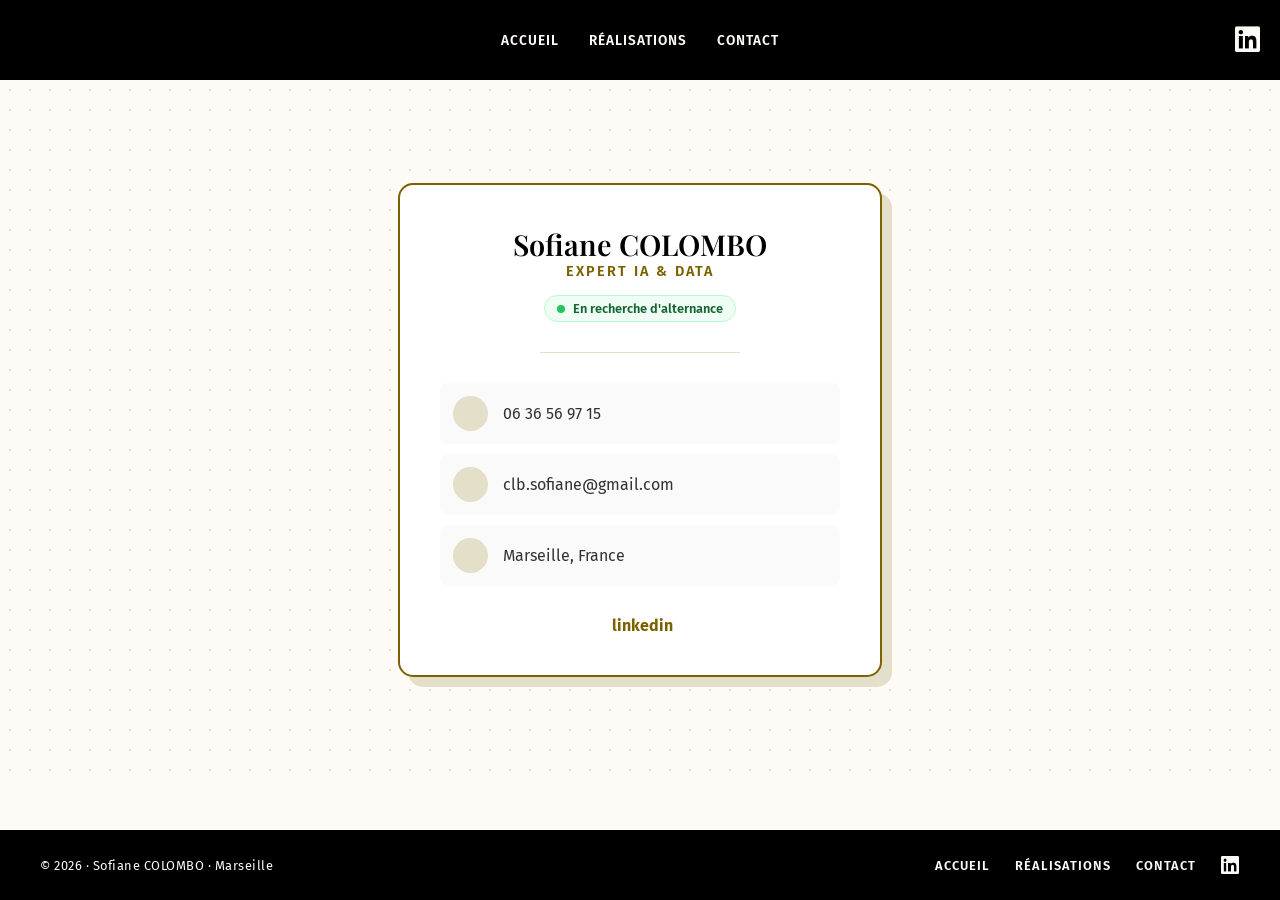
==== page_contact.html @ 29d4edf9 "Clone portfolio" ====
<!DOCTYPE html>
<html lang="fr">
<head>
    <meta charset="UTF-8">
    <meta name="viewport" content="width=device-width, initial-scale=1.0">
    <meta name="description" content="Contactez Sofiane COLOMBO - Expert IA & Data">
    <title>Contact - S. COLOMBO</title>
    
    <link rel="stylesheet" href="./style.css"/>
    
   <link rel="preconnect" href="https://fonts.googleapis.com">
<link rel="preconnect" href="https://fonts.gstatic.com" crossorigin>
<link href="https://fonts.googleapis.com/css2?family=Fira+Sans:wght@300;400;600&family=Playfair+Display:ital,wght@0,400;0,600;0,700;0,800;1,400&display=swap" rel="stylesheet">

    <link rel='stylesheet' href='https://cdn-uicons.flaticon.com/2.1.0/uicons-regular-rounded/css/uicons-regular-rounded.css'>
<link rel='stylesheet' href='https://cdn-uicons.flaticon.com/2.1.0/uicons-brands/css/uicons-brands.css'>
<link rel='stylesheet' href='https://cdn-uicons.flaticon.com/2.1.0/uicons-solid-straight/css/uicons-solid-straight.css'>
<link rel='stylesheet' href='https://cdn-uicons.flaticon.com/2.1.0/uicons-thin-rounded/css/uicons-thin-rounded.css'>
<link rel="stylesheet" href="https://cdnjs.cloudflare.com/ajax/libs/font-awesome/6.5.0/css/all.min.css">
    
</head>

<body class="contact-page-body">
    
    <header>
        
         <nav>
            <a href="./index.html">Accueil</a>
            <a href="./realisations.html">Réalisations</a>
            <a href="./page_contact.html">Contact</a>
        </nav>
         
        <a href="https://www.linkedin.com/in/sofiane-colombo-744582396/" target="_blank" class="linkedin-icon">
            <i class="fa-brands fa-linkedin"></i>
        </a>
    
        
    </header>

    <main class="contact-main">
        
        <div class="business-card">
            
            <div class="card-header">
                <h3>Sofiane COLOMBO</h3>
                <span class="job-title">Expert IA & Data</span>
                <div class="status-badge">
                    <span class="dot"></span> En recherche d'alternance
                </div>
            </div>

            <hr class="divider">

            <div class="card-body">
                <a href="tel:+33636569715" class="contact-row">
                    <div class="icon-box">
                        <i class="fi fi-ss-smartphone"></i>
                    </div>
                    <span>06 36 56 97 15</span>
                </a>

                <a href="mailto:clb.sofiane@gmail.com" class="contact-row">
                    <div class="icon-box">
                        <i class="fi fi-ss-envelope"></i>
                    </div>
                    <span>clb.sofiane@gmail.com</span>
                </a>

                <div class="contact-row static">
                    <div class="icon-box">
                        <i class="fi fi-ss-map-marker"></i>
                    </div>
                    <span>Marseille, France</span>
                </div>
            </div>

            <div class="card-footer">
                <a href="https://www.linkedin.com/in/sofiane-colombo-744582396/" target="_blank">
                    <i class="fi fi-brands-linkedin"></i> linkedin
                </a>
            </div>

        </div>

    </main>

    <footer>
        <p>© 2026 · Sofiane COLOMBO · Marseille</p>
        <div class="footer-links">
            <a href="./index.html">Accueil</a>
            <a href="./realisations.html">Réalisations</a>
            <a href="./page_contact.html">Contact</a>
            <a href="https://www.linkedin.com/in/ton-profil" target="_blank">
                <i class="fa-brands fa-linkedin"></i>
            </a>
        </div>
    </footer>

</body>
</html>
---- style.css ----
body {
    margin: 0;
    padding: 0;
    font-family: "Fira Sans", sans-serif; 
    background-color: #FEFAF6; 
    color: #333;
}


h1, h2, h3 {
    font-family: "Playfair Display", serif; 
    font-weight: 600;
}

header {
    font-size: 1rem;
}

header, footer {
    align-items: center;
    padding: 0 20px; 
    background-color: #000000;
    color: #FEFAF6;
}

header {
    display: flex;
    justify-content: center;
    align-items: center;
    height: 80px !important;
    padding: 0 20px;
    position: relative;
    min-height: 80px !important;
}

header .linkedin-icon {
    position: absolute;
    right: 20px;
    justify-self: end;
    font-size: 1.8rem !important;
}

header h2 {
    margin: 0;
    justify-self: start;
}

header nav {
    justify-self: center;
}

header h2 {
    margin: 0; 
}

header nav {
    display: flex;
    gap: 30px;
    
}

header nav a {
    font-family: "Fira Sans", sans-serif;
    font-size: 0.85rem !important;
    font-weight: 600;
    letter-spacing: 1px;
    text-transform: uppercase;
    text-decoration: none;
    color: #FEFAF6;
    transition: color 0.3s ease;
}

header nav a:hover {
    color: #7A6200;
}

footer {
    display: flex;
    justify-content: space-between;
    align-items: center;
    height: 70px;
    padding: 0 40px;
    margin-top: 50px;
    background-color: #000000;
    color: #FEFAF6;
    font-family: "Fira Sans", sans-serif;
    font-size: 0.8rem;
    letter-spacing: 0.5px;
}

.footer-links {
    display: flex;
    align-items: center;
    gap: 25px;
}

.footer-links a {
    text-decoration: none;
    color: #FEFAF6;
    font-size: 0.8rem;
    font-weight: 600;
    letter-spacing: 1px;
    text-transform: uppercase;
    transition: color 0.3s ease;
}

.footer-links a:hover {
    color: #7A6200;
}

.footer-links i {
    font-size: 1.3rem;
}


#background-main-title {
    display: flex;
    width: 100%;
    height: 500px; 
    
    
    background-image: url('./asset/Gemini_Generated_Image_o44zs4o44zs4o44z.png');
    background-size: cover;
    background-position: center;
    
  
    justify-content: center;
    align-items: center;
    
    border-bottom: 5px solid #7A6200; 
}

#main-title {
    
    color: #000; 
    text-align: center;
    padding: 20px;
    background-color: rgba(254, 250, 246, 0.8); 
    border-radius: 10px;
    max-width: 80%; 
    font-size: 2rem;
}


#hero_cta {
    display: flex;
    justify-content: center; 
    gap: 40px; 
    align-items: flex-start;
    margin-top: -40px; 
    position: relative; 
    flex-wrap: wrap;
    padding-bottom: 40px; 
}

.cta-container {
    display: flex;
    flex-direction: column; 
    align-items: center;    
    gap: 15px;              
    margin: 0 10px;         
    width: 120px;           
}


.cta-label {
    font-family: "Fira Sans", sans-serif;
    font-weight: 600;      
    font-size: 0.85rem;
    color: #333;           
    text-align: center;
    text-transform: uppercase; 
    letter-spacing: 1px;
    
    
    transition: color 0.3s ease;
}


.cta-container:hover .cta-label {
    color: #7A6200; 
}

.cta {
    background-color: #E3DFC9;
    width: 100px;  
    height: 100px;
    border-radius: 15px;
    display: flex;
    justify-content: center;
    align-items: center;
    text-decoration: none; 
    border: 2px solid #7A6200;
    
    
    transition: transform 0.3s ease, box-shadow 0.3s ease;
}


.cta i {
    font-size: 2.5rem; 
    color: #7A6200;
    margin: 0; 
}

.cta:hover {
    transform: translateY(-5px);
    background-color: #FEFAF6;
    box-shadow: 6px 6px 0px #7A6200; 
}

body > header {
    height: 80px !important;
    min-height: 80px !important;
    display: flex !important;
    justify-content: center !important;
    align-items: center !important;
    position: relative !important;
}

header a {
    text-decoration: none;
}
header i {
    color: #FEFAF6; 
    font-size: 1.8rem !important;
    transition: color 0.3s;
}
header i:hover {
    color: #7A6200; 
}

#presentation {
    background-color: #FEFAF6;
    padding: 80px 20px;
}

.presentation-container {
    max-width: 900px;
    margin: 0 auto;
    font-family: 'Fira Sans', sans-serif;
    color: #1a1a1a;
}

#presentation h2 {
    font-family: 'Playfair Display', serif;
    font-size: 2.2rem;
    margin-bottom: 30px;
}

#presentation p {
    line-height: 1.7;
    margin-bottom: 18px;
    font-size: 1rem;
}


.contact-page-body {
    min-height: 100vh;
    display: flex;
    flex-direction: column;
}

.contact-main {
    flex: 1; 
    display: flex;
    justify-content: center;
    align-items: center;
    padding: 20px;
    background-color: #FEFAF6;
    background-image: radial-gradient(#E3DFC9 1px, transparent 1px);
    background-size: 20px 20px; 
}


.business-card {
    background-color: #FFFFFF;
    width: 100%;
    max-width: 400px; 
    padding: 40px;
    border: 2px solid #7A6200;
    border-radius: 15px; 
    box-shadow: 10px 10px 0px #E3DFC9; 
    text-align: center;
    position: relative;
}

.card-header h3 {
    margin: 0;
    font-size: 1.8rem;
    color: #000;
}

.job-title {
    font-family: "Fira Sans", sans-serif;
    text-transform: uppercase;
    letter-spacing: 2px;
    color: #7A6200;
    font-weight: 600;
    font-size: 0.9rem;
    display: block;
    margin-bottom: 15px;
}


.status-badge {
    display: inline-flex;
    align-items: center;
    gap: 8px;
    background-color: #f0fdf4; 
    color: #166534; 
    padding: 5px 12px;
    border-radius: 20px;
    font-size: 0.8rem;
    font-weight: 600;
    border: 1px solid #bbf7d0;
}

.dot {
    height: 8px;
    width: 8px;
    background-color: #22c55e;
    border-radius: 50%;
    display: inline-block;
}


.divider {
    border: 0;
    height: 1px;
    background: #E3DFC9;
    margin: 30px 0;
    width: 50%;
    margin-left: auto;
    margin-right: auto;
}


.contact-row {
    display: flex;
    align-items: center;
    justify-content: flex-start; 
    gap: 15px;
    padding: 12px;
    margin-bottom: 10px;
    text-decoration: none;
    color: #333;
    background-color: #FAFAFA;
    border-radius: 8px;
    transition: all 0.3s ease;
    border: 1px solid transparent;
}


.contact-row:not(.static):hover {
    background-color: #FEFAF6;
    border-color: #7A6200;
    transform: translateX(5px); 
}

.icon-box {
    width: 35px;
    height: 35px;
    background-color: #E3DFC9;
    color: #7A6200;
    border-radius: 50%;
    display: flex;
    justify-content: center;
    align-items: center;
}

.icon-box i {
    font-size: 1rem; 
    margin: 0;
}



.card-footer {
    margin-top: 30px;
}
.card-footer a {
    color: #7A6200;
    text-decoration: none;
    font-weight: bold;
    display: flex;
    justify-content: center;
    align-items: center;
    gap: 5px;
}
.card-footer i {
    font-size: 1.2rem;
    margin: 0;
}


:root {
  --olive:       #7A6200;
  --olive-light: #E3DFC9;
  --ivory:       #FEFAF6;
  --black:       #000000;
  --text:        #333;
  --granite:     #7c7c7c;
}


#real-intro {
  text-align: center;
  padding: 70px 20px 50px;
  max-width: 760px;
  margin: 0 auto;
}

#real-intro .eyebrow {
  display: inline-block;
  font-family: "Fira Sans", sans-serif;
  font-size: 0.75rem;
  font-weight: 600;
  letter-spacing: 0.25em;
  text-transform: uppercase;
  color: var(--olive);
  margin-bottom: 1rem;
}

#real-intro h1 {
  font-family: "Playfair Display", serif;
  font-size: clamp(1.9rem, 4vw, 3rem);
  font-weight: 700;
  color: var(--black);
  line-height: 1.2;
  margin: 0 0 1.4rem;
}

#real-intro .intro-text {
  font-family: "Fira Sans", sans-serif;
  font-size: 1rem;
  line-height: 1.75;
  color: #555;
  margin: 0 auto;
}

.intro-divider {
  width: 48px;
  height: 3px;
  background-color: var(--olive);
  margin: 2rem auto 0;
  border-radius: 2px;
}


#real-projects {
  max-width: 1100px;
  margin: 0 auto;
  padding: 20px 20px 60px;
  display: flex;
  flex-direction: column;
  gap: 30px;
}


.real-block {
  display: grid;
  grid-template-columns: 1fr 1fr;
  border: 2px solid var(--olive);
  border-radius: 15px;
  overflow: hidden;
  background-color: var(--ivory);
  max-height: 680px;

  
  opacity: 0;
  transform: translateY(30px);
  transition: opacity 0.6s ease, transform 0.6s ease;
}

.real-block.visible {
  opacity: 1;
  transform: translateY(0);
}


.real-block--alt .real-media  { order: 2; }
.real-block--alt .real-content { order: 1; }


.real-media {
  position: relative;
  overflow: hidden;
  background-color:#000000;
  min-height: 340px;
  max-height: 650px;
}

.real-media img {
  width: 100%;
  height: 100%;
  object-fit:contain;
  display: block;
  transition: transform 0.5s ease;
}
.real-media video {
  width: 100%;
  height: 100%;
  object-fit:cover;
  object-position: center top;
  display: block;
  transition: transform 0.5s ease;
}

.real-block:hover .real-media img,
.real-block:hover .real-media video {
  transform: scale(1.04);
}


.real-media--iframe {
  padding: 0;
}
.real-media--iframe iframe {
  position: absolute;
  top: 0; left: 0;
  width: 100%;
  height: 100%;
  border: 0;
}


.media-placeholder {
  width: 100%;
  height: 100%;
  min-height: 340px;
  display: flex;
  flex-direction: column;
  align-items: center;
  justify-content: center;
  gap: 10px;
  color: var(--olive);
  background-color: var(--olive-light);
}

.media-placeholder i {
  font-size: 2.5rem;
  opacity: 0.5;
}

.media-placeholder span {
  font-family: "Fira Sans", sans-serif;
  font-size: 0.72rem;
  letter-spacing: 0.1em;
  text-transform: uppercase;
  opacity: 0.6;
}


.media-badge {
  position: absolute;
  top: 14px;
  left: 14px;
  background-color: var(--black);
  color: var(--ivory);
  font-family: "Fira Sans", sans-serif;
  font-size: 0.65rem;
  font-weight: 600;
  letter-spacing: 0.15em;
  text-transform: uppercase;
  padding: 4px 10px;
  border-radius: 4px;
}


.real-content {
  padding: clamp(1.8rem, 4vw, 3rem);
  background-color: var(--black);
  color: var(--ivory);
  display: flex;
  flex-direction: column;
  justify-content: center;
  gap: 0;
}


.real-content--light {
  background-color: var(--ivory);
  color: var(--text);
}

.real-tag {
  font-family: "Fira Sans", sans-serif;
  font-size: 0.72rem;
  font-weight: 600;
  letter-spacing: 0.15em;
  text-transform: uppercase;
  color: var(--olive);
  margin-bottom: 0.9rem;
  display: flex;
  align-items: center;
  gap: 6px;
}

.real-content h2 {
  font-family: "Playfair Display", serif;
  font-size: clamp(1.4rem, 2.5vw, 1.9rem);
  font-weight: 700;
  line-height: 1.2;
  margin: 0 0 1.1rem;
  color: inherit;
}

.real-content p {
  font-family: "Fira Sans", sans-serif;
  font-size: 0.95rem;
  line-height: 1.75;
  margin-bottom: 0.9rem;
}

.real-content--light p  { color: #555; }
.real-content:not(.real-content--light) p { color: #ccc; }


.real-skills {
  display: flex;
  flex-wrap: wrap;
  gap: 8px;
  margin: 0.6rem 0 1.4rem;
}

.real-skills span {
  font-family: "Fira Sans", sans-serif;
  font-size: 0.68rem;
  font-weight: 600;
  letter-spacing: 0.1em;
  text-transform: uppercase;
  padding: 4px 10px;
  border: 1px solid var(--olive);
  color: var(--olive);
  border-radius: 4px;
  background-color: transparent;
}


.real-skills--dark span {
  border-color: var(--olive);
  color: var(--olive);
}


.real-link {
  display: inline-flex;
  align-items: center;
  gap: 8px;
  font-family: "Fira Sans", sans-serif;
  font-size: 0.8rem;
  font-weight: 600;
  letter-spacing: 0.15em;
  text-transform: uppercase;
  text-decoration: none;
  color: var(--olive);
  transition: gap 0.2s ease;
  align-self: flex-start;
}

.real-link:hover { gap: 14px; }


@media (max-width: 768px) {
  .real-block,
  .real-block--alt {
    grid-template-columns: 1fr;
  }

  
  .real-block--alt .real-media  { order: 1; }
  .real-block--alt .real-content { order: 2; }
}

@media (max-width: 768px) {
  .real-block,
  .real-block--alt {
    grid-template-columns: 1fr;
    max-height: none;       /* ← supprime la limite de hauteur */
    overflow: visible;      /* ← ne coupe plus le contenu */
  }

  /* Hauteur réduite pour la partie média sur mobile */
  .real-media {
    min-height: 220px;
    max-height: 280px;
  }

  /* Padding réduit sur mobile pour économiser de l'espace */
  .real-content {
    padding: 1.5rem;
  }

  /* La partie texte peut s'agrandir librement */
  .real-block--alt .real-media  { order: 1; }
  .real-block--alt .real-content { order: 2; }
}
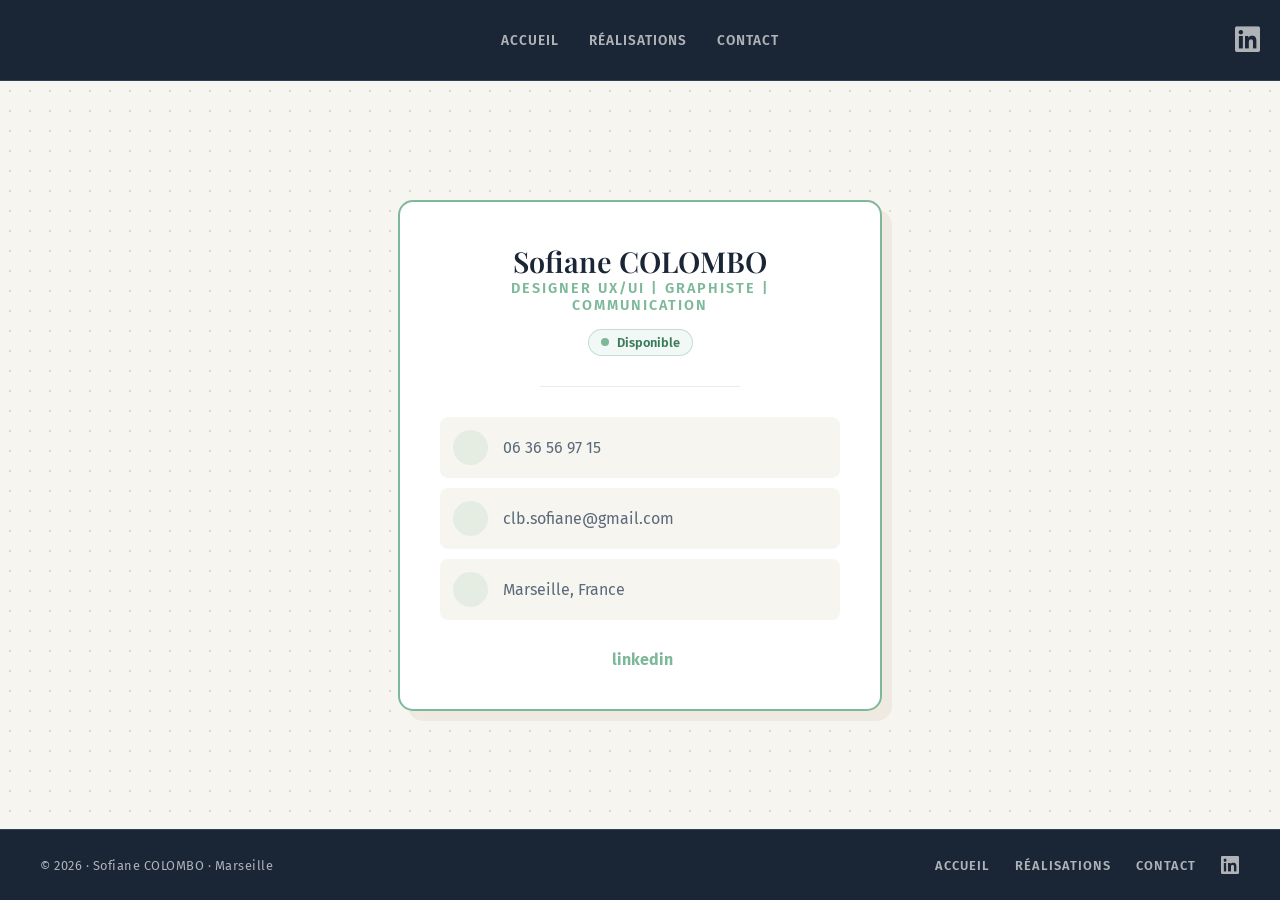
==== commit 1fdcfa8b: "Portfolio recherche emploi" ====
--- a/page_contact.html
+++ b/page_contact.html
@@ -43,9 +43,9 @@
             
             <div class="card-header">
                 <h3>Sofiane COLOMBO</h3>
-                <span class="job-title">Expert IA & Data</span>
+                <span class="job-title">Designer UX/UI | Graphiste | Communication</span>
                 <div class="status-badge">
-                    <span class="dot"></span> En recherche d'alternance
+                    <span class="dot"></span> Disponible
                 </div>
             </div>
 
--- a/style.css
+++ b/style.css
@@ -1,88 +1,105 @@
+/* =============================================
+   VARIABLES — Palette Ardoise + Sauge + Ivoire
+   ============================================= */
+:root {
+  --ardoise:      #1A2535;   /* header, footer */
+  --ardoise-mid:  #243345;   /* hover header */
+  --ardoise-light:#2E3F55;   /* séparateurs */
+  --sauge:        #7EB89A;   /* accent principal */
+  --sauge-light:  #A8D4BC;   /* accent hover */
+  --sauge-dim:    rgba(126, 184, 154, 0.15); /* fond tags */
+  --blanc:        #FFFFFF;
+  --ivoire:       #F7F5F0;   /* fond pages */
+  --ivoire-mid:   #EEEAE2;   /* fond cartes, sections */
+  --texte:        #1A2535;   /* texte principal sur fond clair */
+  --texte-muted:  #5A6A7A;   /* texte secondaire */
+  --texte-light:  rgba(255,255,255,0.65); /* texte sur fond sombre */
+}
+
+/* =============================================
+   BASE
+   ============================================= */
 body {
     margin: 0;
     padding: 0;
-    font-family: "Fira Sans", sans-serif; 
-    background-color: #FEFAF6; 
-    color: #333;
-}
-
+    font-family: "Fira Sans", sans-serif;
+    background-color: var(--ivoire);
+    color: var(--texte);
+}
 
 h1, h2, h3 {
-    font-family: "Playfair Display", serif; 
-    font-weight: 600;
-}
-
+    font-family: "Playfair Display", serif;
+    font-weight: 600;
+}
+
+/* =============================================
+   HEADER — inchangé
+   ============================================= */
 header {
-    font-size: 1rem;
-}
-
-header, footer {
-    align-items: center;
-    padding: 0 20px; 
-    background-color: #000000;
-    color: #FEFAF6;
-}
-
-header {
-    display: flex;
-    justify-content: center;
-    align-items: center;
-    height: 80px !important;
+    display: flex;
+    justify-content: center;
+    align-items: center;
+    height: 80px;
     padding: 0 20px;
     position: relative;
-    min-height: 80px !important;
+    background-color: var(--ardoise);
+    border-bottom: 1px solid var(--ardoise-light);
+    font-size: 1rem;
 }
 
 header .linkedin-icon {
     position: absolute;
     right: 20px;
-    justify-self: end;
-    font-size: 1.8rem !important;
-}
-
-header h2 {
-    margin: 0;
-    justify-self: start;
+    font-size: 1.8rem;
 }
 
 header nav {
-    justify-self: center;
-}
-
-header h2 {
-    margin: 0; 
-}
-
-header nav {
     display: flex;
     gap: 30px;
-    
 }
 
 header nav a {
     font-family: "Fira Sans", sans-serif;
-    font-size: 0.85rem !important;
+    font-size: 0.85rem;
     font-weight: 600;
     letter-spacing: 1px;
     text-transform: uppercase;
     text-decoration: none;
-    color: #FEFAF6;
+    color: var(--texte-light);
     transition: color 0.3s ease;
 }
 
 header nav a:hover {
-    color: #7A6200;
-}
-
+    color: var(--sauge);
+}
+
+header a {
+    text-decoration: none;
+}
+
+header i {
+    color: var(--texte-light);
+    font-size: 1.8rem;
+    transition: color 0.3s;
+}
+
+header i:hover {
+    color: var(--sauge);
+}
+
+/* =============================================
+   FOOTER — inchangé
+   ============================================= */
 footer {
     display: flex;
     justify-content: space-between;
     align-items: center;
     height: 70px;
     padding: 0 40px;
-    margin-top: 50px;
-    background-color: #000000;
-    color: #FEFAF6;
+    margin-top: 0;
+    background-color: var(--ardoise);
+    border-top: 1px solid var(--ardoise-light);
+    color: var(--texte-light);
     font-family: "Fira Sans", sans-serif;
     font-size: 0.8rem;
     letter-spacing: 0.5px;
@@ -96,7 +113,7 @@
 
 .footer-links a {
     text-decoration: none;
-    color: #FEFAF6;
+    color: var(--texte-light);
     font-size: 0.8rem;
     font-weight: 600;
     letter-spacing: 1px;
@@ -105,156 +122,188 @@
 }
 
 .footer-links a:hover {
-    color: #7A6200;
+    color: var(--sauge);
 }
 
 .footer-links i {
     font-size: 1.3rem;
 }
 
-
+/* =============================================
+   HERO — TITRE PRINCIPAL
+   ============================================= */
 #background-main-title {
     display: flex;
     width: 100%;
-    height: 500px; 
-    
-    
-    background-image: url('./asset/Gemini_Generated_Image_o44zs4o44zs4o44z.png');
+    height: 500px;
+    background-image: url('./asset/hero-background-v2.png');
     background-size: cover;
     background-position: center;
-    
-  
-    justify-content: center;
-    align-items: center;
-    
-    border-bottom: 5px solid #7A6200; 
+    justify-content: center;
+    align-items: center;
+    border-bottom: 4px solid var(--sauge);
+    position: relative;
+    overflow: visible;
 }
 
 #main-title {
-    
-    color: #000; 
+    position: relative;
+    z-index: 1;
+    color: var(--blanc);
     text-align: center;
-    padding: 20px;
-    background-color: rgba(254, 250, 246, 0.8); 
-    border-radius: 10px;
-    max-width: 80%; 
+    padding: 28px 40px;
+    background-color: rgba(26, 37, 53, 0.75);
+    border: 1px solid rgba(126, 184, 154, 0.4);
+    border-radius: 12px;
+    max-width: 80%;
     font-size: 2rem;
-}
-
-
+    backdrop-filter: blur(4px);
+}
+
+#main-title span {
+    color: var(--sauge);
+}
+
+/* =============================================
+   CTA BUTTONS
+   ============================================= */
 #hero_cta {
     display: flex;
-    justify-content: center; 
-    gap: 40px; 
+    justify-content: center;
+    gap: 40px;
     align-items: flex-start;
-    margin-top: -40px; 
-    position: relative; 
+    margin-top: -60px;
+    position: relative;
+    z-index: 10;
     flex-wrap: wrap;
-    padding-bottom: 40px; 
+    padding-bottom: 40px;
+    background-color: transparent;
 }
 
 .cta-container {
     display: flex;
-    flex-direction: column; 
-    align-items: center;    
-    gap: 15px;              
-    margin: 0 10px;         
-    width: 120px;           
-}
-
+    flex-direction: column;
+    align-items: center;
+    gap: 15px;
+    margin: 0 10px;
+    width: 120px;
+}
 
 .cta-label {
     font-family: "Fira Sans", sans-serif;
-    font-weight: 600;      
+    font-weight: 600;
     font-size: 0.85rem;
-    color: #333;           
+    color: var(--texte-muted);
     text-align: center;
-    text-transform: uppercase; 
+    text-transform: uppercase;
     letter-spacing: 1px;
-    
-    
     transition: color 0.3s ease;
 }
 
-
 .cta-container:hover .cta-label {
-    color: #7A6200; 
+    color: var(--sauge);
 }
 
 .cta {
-    background-color: #E3DFC9;
-    width: 100px;  
+    background-color: var(--blanc);
+    width: 100px;
     height: 100px;
     border-radius: 15px;
     display: flex;
     justify-content: center;
     align-items: center;
-    text-decoration: none; 
-    border: 2px solid #7A6200;
-    
-    
-    transition: transform 0.3s ease, box-shadow 0.3s ease;
+    text-decoration: none;
+    border: 2px solid var(--sauge);
+    transition: transform 0.3s ease, box-shadow 0.3s ease, background-color 0.3s ease;
+    box-shadow: 0 4px 20px rgba(0,0,0,0.15);
 }
 
 
 .cta i {
-    font-size: 2.5rem; 
-    color: #7A6200;
-    margin: 0; 
+    font-size: 2.5rem;
+    color: var(--sauge);
+    margin: 0;
 }
 
 .cta:hover {
     transform: translateY(-5px);
-    background-color: #FEFAF6;
-    box-shadow: 6px 6px 0px #7A6200; 
-}
-
-body > header {
-    height: 80px !important;
-    min-height: 80px !important;
-    display: flex !important;
-    justify-content: center !important;
-    align-items: center !important;
-    position: relative !important;
-}
-
-header a {
-    text-decoration: none;
-}
-header i {
-    color: #FEFAF6; 
-    font-size: 1.8rem !important;
-    transition: color 0.3s;
-}
-header i:hover {
-    color: #7A6200; 
-}
-
+    background-color: var(--ivoire-mid);
+    box-shadow: 6px 6px 0px var(--sauge);
+}
+
+/* =============================================
+   SECTION PRÉSENTATION
+   ============================================= */
 #presentation {
-    background-color: #FEFAF6;
-    padding: 80px 20px;
+    background-color: var(--ivoire-mid);
+    padding: 20px 20px;
+    border-top: 1px solid #DDD8CC;
 }
 
 .presentation-container {
     max-width: 900px;
     margin: 0 auto;
     font-family: 'Fira Sans', sans-serif;
-    color: #1a1a1a;
+    color: var(--texte);
 }
 
 #presentation h2 {
     font-family: 'Playfair Display', serif;
     font-size: 2.2rem;
     margin-bottom: 30px;
+    color: var(--ardoise);
 }
 
 #presentation p {
-    line-height: 1.7;
+    line-height: 1.8;
     margin-bottom: 18px;
     font-size: 1rem;
-}
-
-
+    color: var(--texte-muted);
+}
+
+#presentation p strong {
+    color: var(--ardoise);
+    font-weight: 600;
+}
+
+/* Grille de compétences */
+.skills-grid {
+    display: grid;
+    grid-template-columns: repeat(auto-fit, minmax(200px, 1fr));
+    gap: 14px;
+    margin-top: 40px;
+}
+
+.skill-item {
+    display: flex;
+    align-items: center;
+    gap: 10px;
+    padding: 14px 18px;
+    background-color: var(--blanc);
+    border: 1px solid rgba(126, 184, 154, 0.4);
+    border-radius: 8px;
+    font-family: "Fira Sans", sans-serif;
+    font-size: 0.85rem;
+    font-weight: 600;
+    letter-spacing: 0.05em;
+    color: var(--texte-muted);
+    text-transform: uppercase;
+    transition: background-color 0.3s ease, border-color 0.3s ease;
+}
+
+.skill-item:hover {
+    background-color: var(--ivoire);
+    border-color: var(--sauge);
+}
+
+.skill-item i {
+    font-size: 1rem;
+    color: var(--sauge);
+}
+
+/* =============================================
+   PAGE CONTACT
+   ============================================= */
 .contact-page-body {
     min-height: 100vh;
     display: flex;
@@ -262,25 +311,24 @@
 }
 
 .contact-main {
-    flex: 1; 
+    flex: 1;
     display: flex;
     justify-content: center;
     align-items: center;
     padding: 20px;
-    background-color: #FEFAF6;
-    background-image: radial-gradient(#E3DFC9 1px, transparent 1px);
-    background-size: 20px 20px; 
-}
-
+    background-color: var(--ivoire);
+    background-image: radial-gradient(#DDD8CC 1px, transparent 1px);
+    background-size: 20px 20px;
+}
 
 .business-card {
-    background-color: #FFFFFF;
+    background-color: var(--blanc);
     width: 100%;
-    max-width: 400px; 
+    max-width: 400px;
     padding: 40px;
-    border: 2px solid #7A6200;
-    border-radius: 15px; 
-    box-shadow: 10px 10px 0px #E3DFC9; 
+    border: 2px solid var(--sauge);
+    border-radius: 15px;
+    box-shadow: 10px 10px 0px var(--ivoire-mid);
     text-align: center;
     position: relative;
 }
@@ -288,81 +336,76 @@
 .card-header h3 {
     margin: 0;
     font-size: 1.8rem;
-    color: #000;
+    color: var(--ardoise);
 }
 
 .job-title {
     font-family: "Fira Sans", sans-serif;
     text-transform: uppercase;
     letter-spacing: 2px;
-    color: #7A6200;
+    color: var(--sauge);
     font-weight: 600;
     font-size: 0.9rem;
     display: block;
     margin-bottom: 15px;
 }
 
-
 .status-badge {
     display: inline-flex;
     align-items: center;
     gap: 8px;
-    background-color: #f0fdf4; 
-    color: #166534; 
+    background-color: rgba(126,184,154,0.1);
+    color: #3A7A5A;
     padding: 5px 12px;
     border-radius: 20px;
     font-size: 0.8rem;
     font-weight: 600;
-    border: 1px solid #bbf7d0;
+    border: 1px solid rgba(126,184,154,0.4);
 }
 
 .dot {
     height: 8px;
     width: 8px;
-    background-color: #22c55e;
+    background-color: var(--sauge);
     border-radius: 50%;
     display: inline-block;
 }
-
 
 .divider {
     border: 0;
     height: 1px;
-    background: #E3DFC9;
-    margin: 30px 0;
+    background: var(--ivoire-mid);
+    margin: 30px auto;
     width: 50%;
-    margin-left: auto;
-    margin-right: auto;
-}
-
+}
 
 .contact-row {
     display: flex;
     align-items: center;
-    justify-content: flex-start; 
+    justify-content: flex-start;
     gap: 15px;
     padding: 12px;
     margin-bottom: 10px;
     text-decoration: none;
-    color: #333;
-    background-color: #FAFAFA;
+    color: var(--texte-muted);
+    background-color: var(--ivoire);
     border-radius: 8px;
     transition: all 0.3s ease;
     border: 1px solid transparent;
 }
 
-
 .contact-row:not(.static):hover {
-    background-color: #FEFAF6;
-    border-color: #7A6200;
-    transform: translateX(5px); 
+    background-color: var(--ivoire-mid);
+    border-color: var(--sauge);
+    transform: translateX(5px);
+    color: var(--ardoise);
 }
 
 .icon-box {
     width: 35px;
     height: 35px;
-    background-color: #E3DFC9;
-    color: #7A6200;
+    background-color: var(--sauge-dim);
+    color: var(--sauge);
     border-radius: 50%;
     display: flex;
     justify-content: center;
@@ -370,17 +413,16 @@
 }
 
 .icon-box i {
-    font-size: 1rem; 
+    font-size: 1rem;
     margin: 0;
 }
-
-
 
 .card-footer {
     margin-top: 30px;
 }
+
 .card-footer a {
-    color: #7A6200;
+    color: var(--sauge);
     text-decoration: none;
     font-weight: bold;
     display: flex;
@@ -388,311 +430,447 @@
     align-items: center;
     gap: 5px;
 }
+
 .card-footer i {
     font-size: 1.2rem;
     margin: 0;
 }
 
-
-:root {
-  --olive:       #7A6200;
-  --olive-light: #E3DFC9;
-  --ivory:       #FEFAF6;
-  --black:       #000000;
-  --text:        #333;
-  --granite:     #7c7c7c;
-}
-
-
+/* =============================================
+   PAGE RÉALISATIONS
+   ============================================= */
 #real-intro {
-  text-align: center;
-  padding: 70px 20px 50px;
-  max-width: 760px;
-  margin: 0 auto;
+    text-align: center;
+    padding: 70px 20px 50px;
+    max-width: 760px;
+    margin: 0 auto;
 }
 
 #real-intro .eyebrow {
-  display: inline-block;
-  font-family: "Fira Sans", sans-serif;
-  font-size: 0.75rem;
-  font-weight: 600;
-  letter-spacing: 0.25em;
-  text-transform: uppercase;
-  color: var(--olive);
-  margin-bottom: 1rem;
+    display: inline-block;
+    font-family: "Fira Sans", sans-serif;
+    font-size: 0.75rem;
+    font-weight: 600;
+    letter-spacing: 0.25em;
+    text-transform: uppercase;
+    color: var(--sauge);
+    margin-bottom: 1rem;
 }
 
 #real-intro h1 {
-  font-family: "Playfair Display", serif;
-  font-size: clamp(1.9rem, 4vw, 3rem);
-  font-weight: 700;
-  color: var(--black);
-  line-height: 1.2;
-  margin: 0 0 1.4rem;
+    font-family: "Playfair Display", serif;
+    font-size: clamp(1.9rem, 4vw, 3rem);
+    font-weight: 700;
+    color: var(--ardoise);
+    line-height: 1.2;
+    margin: 0 0 1.4rem;
 }
 
 #real-intro .intro-text {
-  font-family: "Fira Sans", sans-serif;
-  font-size: 1rem;
-  line-height: 1.75;
-  color: #555;
-  margin: 0 auto;
+    font-family: "Fira Sans", sans-serif;
+    font-size: 1rem;
+    line-height: 1.75;
+    color: var(--texte-muted);
+    margin: 0 auto;
 }
 
 .intro-divider {
-  width: 48px;
-  height: 3px;
-  background-color: var(--olive);
-  margin: 2rem auto 0;
-  border-radius: 2px;
-}
-
+    width: 48px;
+    height: 3px;
+    background-color: var(--sauge);
+    margin: 2rem auto 0;
+    border-radius: 2px;
+}
 
 #real-projects {
-  max-width: 1100px;
-  margin: 0 auto;
-  padding: 20px 20px 60px;
-  display: flex;
-  flex-direction: column;
-  gap: 30px;
-}
-
+    max-width: 1100px;
+    margin: 0 auto;
+    padding: 20px 20px 60px;
+    display: flex;
+    flex-direction: column;
+    gap: 30px;
+}
 
 .real-block {
-  display: grid;
-  grid-template-columns: 1fr 1fr;
-  border: 2px solid var(--olive);
-  border-radius: 15px;
-  overflow: hidden;
-  background-color: var(--ivory);
-  max-height: 680px;
-
-  
-  opacity: 0;
-  transform: translateY(30px);
-  transition: opacity 0.6s ease, transform 0.6s ease;
+    display: grid;
+    grid-template-columns: 1fr 1fr;
+    border: 1px solid #DDD8CC;
+    border-radius: 15px;
+    overflow: hidden;
+    background-color: var(--blanc);
+    max-height: 680px;
+    opacity: 0;
+    transform: translateY(30px);
+    transition: opacity 0.6s ease, transform 0.6s ease, border-color 0.3s ease;
+}
+
+.real-block:hover {
+    border-color: var(--sauge);
 }
 
 .real-block.visible {
-  opacity: 1;
-  transform: translateY(0);
-}
-
+    opacity: 1;
+    transform: translateY(0);
+}
 
 .real-block--alt .real-media  { order: 2; }
 .real-block--alt .real-content { order: 1; }
 
-
 .real-media {
-  position: relative;
-  overflow: hidden;
-  background-color:#000000;
-  min-height: 340px;
-  max-height: 650px;
+    position: relative;
+    overflow: hidden;
+    background-color: var(--ivoire-mid);
+    min-height: 340px;
+    max-height: 650px;
 }
 
 .real-media img {
-  width: 100%;
-  height: 100%;
-  object-fit:contain;
-  display: block;
-  transition: transform 0.5s ease;
-}
+    width: 100%;
+    height: 100%;
+    object-fit: contain;
+    display: block;
+    transition: transform 0.5s ease;
+}
+
 .real-media video {
-  width: 100%;
-  height: 100%;
-  object-fit:cover;
-  object-position: center top;
-  display: block;
-  transition: transform 0.5s ease;
+    width: 100%;
+    height: 100%;
+    object-fit: cover;
+    object-position: center top;
+    display: block;
+    transition: transform 0.5s ease;
 }
 
 .real-block:hover .real-media img,
 .real-block:hover .real-media video {
-  transform: scale(1.04);
-}
-
-
-.real-media--iframe {
-  padding: 0;
-}
+    transform: scale(1.04);
+}
+
+.real-media--iframe { padding: 0; }
+
 .real-media--iframe iframe {
-  position: absolute;
-  top: 0; left: 0;
-  width: 100%;
-  height: 100%;
-  border: 0;
-}
-
+    position: absolute;
+    top: 0; left: 0;
+    width: 100%;
+    height: 100%;
+    border: 0;
+}
 
 .media-placeholder {
-  width: 100%;
-  height: 100%;
-  min-height: 340px;
-  display: flex;
-  flex-direction: column;
-  align-items: center;
-  justify-content: center;
-  gap: 10px;
-  color: var(--olive);
-  background-color: var(--olive-light);
+    width: 100%;
+    height: 100%;
+    min-height: 340px;
+    display: flex;
+    flex-direction: column;
+    align-items: center;
+    justify-content: center;
+    gap: 10px;
+    color: var(--sauge);
+    background-color: var(--ivoire-mid);
 }
 
 .media-placeholder i {
-  font-size: 2.5rem;
-  opacity: 0.5;
+    font-size: 2.5rem;
+    opacity: 0.5;
 }
 
 .media-placeholder span {
-  font-family: "Fira Sans", sans-serif;
-  font-size: 0.72rem;
-  letter-spacing: 0.1em;
-  text-transform: uppercase;
-  opacity: 0.6;
-}
-
+    font-family: "Fira Sans", sans-serif;
+    font-size: 0.72rem;
+    letter-spacing: 0.1em;
+    text-transform: uppercase;
+    opacity: 0.6;
+}
 
 .media-badge {
-  position: absolute;
-  top: 14px;
-  left: 14px;
-  background-color: var(--black);
-  color: var(--ivory);
-  font-family: "Fira Sans", sans-serif;
-  font-size: 0.65rem;
-  font-weight: 600;
-  letter-spacing: 0.15em;
-  text-transform: uppercase;
-  padding: 4px 10px;
-  border-radius: 4px;
-}
-
+    position: absolute;
+    top: 14px;
+    left: 14px;
+    background-color: var(--sauge);
+    color: var(--blanc);
+    font-family: "Fira Sans", sans-serif;
+    font-size: 0.65rem;
+    font-weight: 700;
+    letter-spacing: 0.15em;
+    text-transform: uppercase;
+    padding: 4px 10px;
+    border-radius: 4px;
+}
 
 .real-content {
-  padding: clamp(1.8rem, 4vw, 3rem);
-  background-color: var(--black);
-  color: var(--ivory);
-  display: flex;
-  flex-direction: column;
-  justify-content: center;
-  gap: 0;
-}
-
+    padding: clamp(1.8rem, 4vw, 3rem);
+    background-color: var(--blanc);
+    color: var(--texte);
+    display: flex;
+    flex-direction: column;
+    justify-content: center;
+    gap: 0;
+}
+
+.real-block--alt .real-media {
+    background-color: var(--ardoise-mid);
+}
 
 .real-content--light {
-  background-color: var(--ivory);
-  color: var(--text);
+    background-color: var(--ardoise);
+}
+
+.real-content--light h2,
+.real-content--light .real-content h2 {
+    color: var(--blanc) !important;
+}
+
+.real-content--light p,
+.real-content--light .step-label,
+.real-content--light .real-list {
+    color: var(--texte-light) !important;
+}
+
+.real-content--light .real-list li strong {
+    color: var(--blanc) !important;
+}
+
+.real-content--light .real-skills span {
+    color: var(--sauge-light);
+    border-color: rgba(126,184,154,0.4);
+    background-color: rgba(126,184,154,0.1);
+}
+
+.real-content--light .real-link {
+    color: var(--sauge-light);
+}
+
+.real-content--light .real-link:hover {
+    color: var(--blanc);
 }
 
 .real-tag {
-  font-family: "Fira Sans", sans-serif;
-  font-size: 0.72rem;
-  font-weight: 600;
-  letter-spacing: 0.15em;
-  text-transform: uppercase;
-  color: var(--olive);
-  margin-bottom: 0.9rem;
-  display: flex;
-  align-items: center;
-  gap: 6px;
+    font-family: "Fira Sans", sans-serif;
+    font-size: 0.72rem;
+    font-weight: 600;
+    letter-spacing: 0.15em;
+    text-transform: uppercase;
+    color: var(--sauge);
+    margin-bottom: 0.9rem;
+    display: flex;
+    align-items: center;
+    gap: 6px;
 }
 
 .real-content h2 {
-  font-family: "Playfair Display", serif;
-  font-size: clamp(1.4rem, 2.5vw, 1.9rem);
-  font-weight: 700;
-  line-height: 1.2;
-  margin: 0 0 1.1rem;
-  color: inherit;
+    font-family: "Playfair Display", serif;
+    font-size: clamp(1.4rem, 2.5vw, 1.9rem);
+    font-weight: 700;
+    line-height: 1.2;
+    margin: 0 0 1.1rem;
+    color: var(--ardoise);
 }
 
 .real-content p {
-  font-family: "Fira Sans", sans-serif;
-  font-size: 0.95rem;
-  line-height: 1.75;
-  margin-bottom: 0.9rem;
-}
-
-.real-content--light p  { color: #555; }
-.real-content:not(.real-content--light) p { color: #ccc; }
-
+    font-family: "Fira Sans", sans-serif;
+    font-size: 0.95rem;
+    line-height: 1.75;
+    margin-bottom: 0.9rem;
+    color: var(--texte-muted);
+}
 
 .real-skills {
-  display: flex;
-  flex-wrap: wrap;
-  gap: 8px;
-  margin: 0.6rem 0 1.4rem;
+    display: flex;
+    flex-wrap: wrap;
+    gap: 8px;
+    margin: 0.6rem 0 1.4rem;
 }
 
 .real-skills span {
-  font-family: "Fira Sans", sans-serif;
-  font-size: 0.68rem;
-  font-weight: 600;
-  letter-spacing: 0.1em;
-  text-transform: uppercase;
-  padding: 4px 10px;
-  border: 1px solid var(--olive);
-  color: var(--olive);
-  border-radius: 4px;
-  background-color: transparent;
-}
-
-
-.real-skills--dark span {
-  border-color: var(--olive);
-  color: var(--olive);
-}
-
+    font-family: "Fira Sans", sans-serif;
+    font-size: 0.68rem;
+    font-weight: 600;
+    letter-spacing: 0.1em;
+    text-transform: uppercase;
+    padding: 4px 10px;
+    border: 1px solid rgba(126,184,154,0.5);
+    color: #3A7A5A;
+    border-radius: 4px;
+    background-color: rgba(126,184,154,0.08);
+    transition: background-color 0.2s, border-color 0.2s;
+}
+
+.real-skills span:hover {
+    background-color: rgba(126,184,154,0.18);
+    border-color: var(--sauge);
+}
 
 .real-link {
-  display: inline-flex;
-  align-items: center;
-  gap: 8px;
-  font-family: "Fira Sans", sans-serif;
-  font-size: 0.8rem;
-  font-weight: 600;
-  letter-spacing: 0.15em;
-  text-transform: uppercase;
-  text-decoration: none;
-  color: var(--olive);
-  transition: gap 0.2s ease;
-  align-self: flex-start;
-}
-
-.real-link:hover { gap: 14px; }
-
-
+    display: inline-flex;
+    align-items: center;
+    gap: 8px;
+    font-family: "Fira Sans", sans-serif;
+    font-size: 0.8rem;
+    font-weight: 600;
+    letter-spacing: 0.15em;
+    text-transform: uppercase;
+    text-decoration: none;
+    color: var(--sauge);
+    transition: gap 0.2s ease, color 0.2s ease;
+    align-self: flex-start;
+}
+
+.real-link:hover {
+    gap: 14px;
+    color: #3A7A5A;
+}
+
+/* =============================================
+   RÉALISATIONS — COMPOSANTS SUPPLÉMENTAIRES
+   ============================================= */
+
+.project-meta {
+    display: flex;
+    flex-wrap: wrap;
+    justify-content: center;
+    gap: 0;
+    margin-top: 40px;
+    border: 1px solid #DDD8CC;
+    border-radius: 12px;
+    overflow: hidden;
+    max-width: 760px;
+    margin-left: auto;
+    margin-right: auto;
+    background-color: var(--blanc);
+}
+
+.meta-item {
+    flex: 1 1 160px;
+    display: flex;
+    flex-direction: column;
+    gap: 6px;
+    padding: 20px 24px;
+    border-right: 1px solid #DDD8CC;
+    text-align: center;
+}
+
+.meta-item:last-child { border-right: none; }
+
+.meta-label {
+    font-family: "Fira Sans", sans-serif;
+    font-size: 0.7rem;
+    font-weight: 600;
+    letter-spacing: 0.15em;
+    text-transform: uppercase;
+    color: var(--sauge);
+}
+
+.meta-value {
+    font-family: "Fira Sans", sans-serif;
+    font-size: 0.88rem;
+    color: var(--texte-muted);
+    line-height: 1.4;
+}
+
+.real-process {
+    display: flex;
+    flex-direction: column;
+    gap: 10px;
+    margin: 1rem 0;
+    border-left: 2px solid var(--sauge);
+    padding-left: 16px;
+}
+
+.process-step {
+    display: flex;
+    align-items: center;
+    gap: 12px;
+}
+
+.step-num {
+    font-family: "Fira Sans", sans-serif;
+    font-size: 0.7rem;
+    font-weight: 600;
+    color: var(--sauge);
+    min-width: 24px;
+}
+
+.step-label {
+    font-family: "Fira Sans", sans-serif;
+    font-size: 0.85rem;
+    color: var(--texte-muted);
+}
+
+.real-list {
+    font-family: "Fira Sans", sans-serif;
+    font-size: 0.92rem;
+    line-height: 1.75;
+    color: var(--texte-muted);
+    padding-left: 20px;
+    margin: 0.6rem 0 1rem;
+}
+
+.real-list li { margin-bottom: 6px; }
+
+.real-list li strong { color: var(--ardoise); }
+
+.kpi-grid {
+    display: grid;
+    grid-template-columns: 1fr 1fr;
+    gap: 16px;
+    margin-top: 20px;
+    width: 100%;
+    padding: 0 24px;
+}
+
+.kpi-item {
+    display: flex;
+    flex-direction: column;
+    align-items: center;
+    gap: 4px;
+    padding: 16px;
+    background-color: rgba(126, 184, 154, 0.08);
+    border: 1px solid rgba(126, 184, 154, 0.25);
+    border-radius: 8px;
+}
+
+.kpi-val {
+    font-family: "Playfair Display", serif;
+    font-size: 1.6rem;
+    font-weight: 700;
+    color: var(--sauge);
+}
+
+.kpi-desc {
+    font-family: "Fira Sans", sans-serif;
+    font-size: 0.7rem;
+    letter-spacing: 0.08em;
+    text-transform: uppercase;
+    color: var(--texte-muted);
+    text-align: center;
+}
+
+/* =============================================
+   RESPONSIVE
+   ============================================= */
 @media (max-width: 768px) {
-  .real-block,
-  .real-block--alt {
-    grid-template-columns: 1fr;
-  }
-
-  
-  .real-block--alt .real-media  { order: 1; }
-  .real-block--alt .real-content { order: 2; }
-}
-
-@media (max-width: 768px) {
-  .real-block,
-  .real-block--alt {
-    grid-template-columns: 1fr;
-    max-height: none;       /* ← supprime la limite de hauteur */
-    overflow: visible;      /* ← ne coupe plus le contenu */
-  }
-
-  /* Hauteur réduite pour la partie média sur mobile */
-  .real-media {
-    min-height: 220px;
-    max-height: 280px;
-  }
-
-  /* Padding réduit sur mobile pour économiser de l'espace */
-  .real-content {
-    padding: 1.5rem;
-  }
-
-  /* La partie texte peut s'agrandir librement */
-  .real-block--alt .real-media  { order: 1; }
-  .real-block--alt .real-content { order: 2; }
+    .real-block,
+    .real-block--alt {
+        grid-template-columns: 1fr;
+        max-height: none;
+        overflow: visible;
+    }
+
+    .real-media {
+        min-height: 220px;
+        max-height: 280px;
+    }
+
+    .real-content { padding: 1.5rem; }
+
+    .real-block--alt .real-media  { order: 1; }
+    .real-block--alt .real-content { order: 2; }
+
+    footer {
+        flex-direction: column;
+        height: auto;
+        padding: 20px;
+        gap: 14px;
+        text-align: center;
+    }
 }
